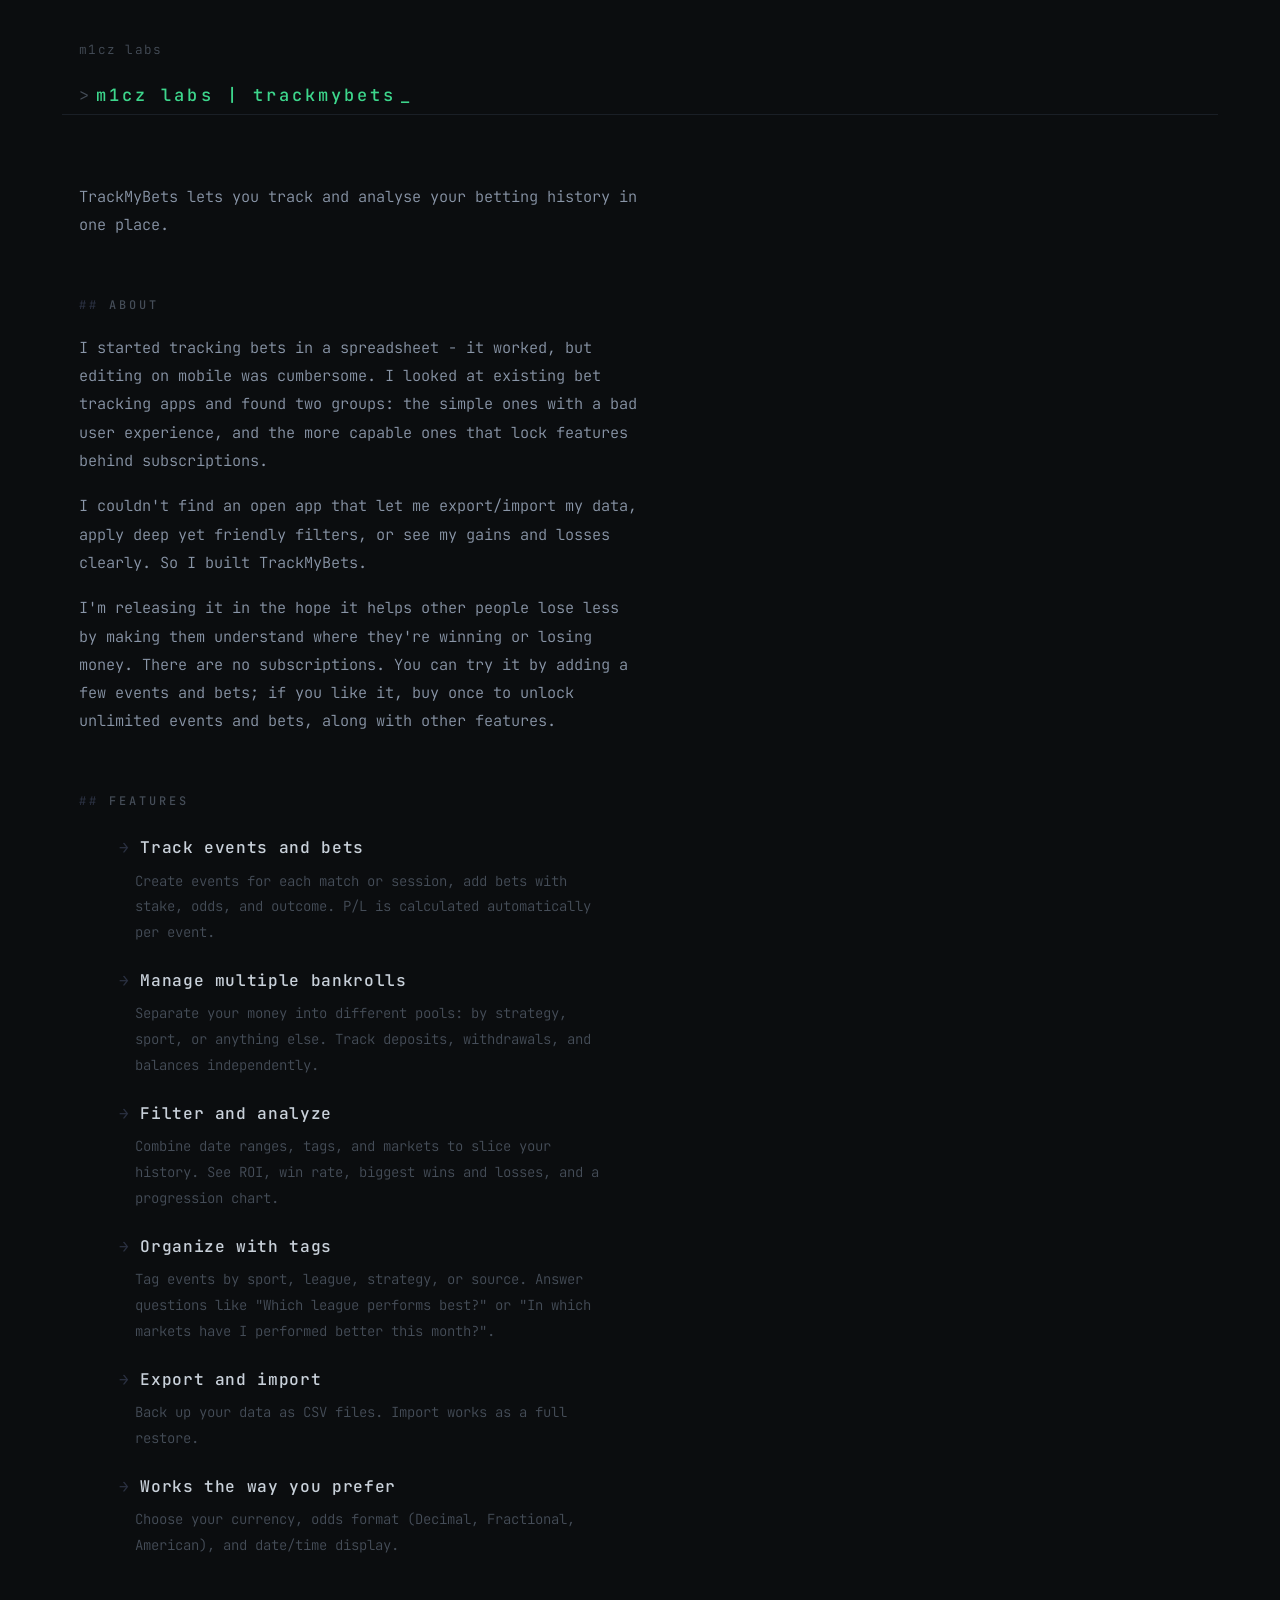
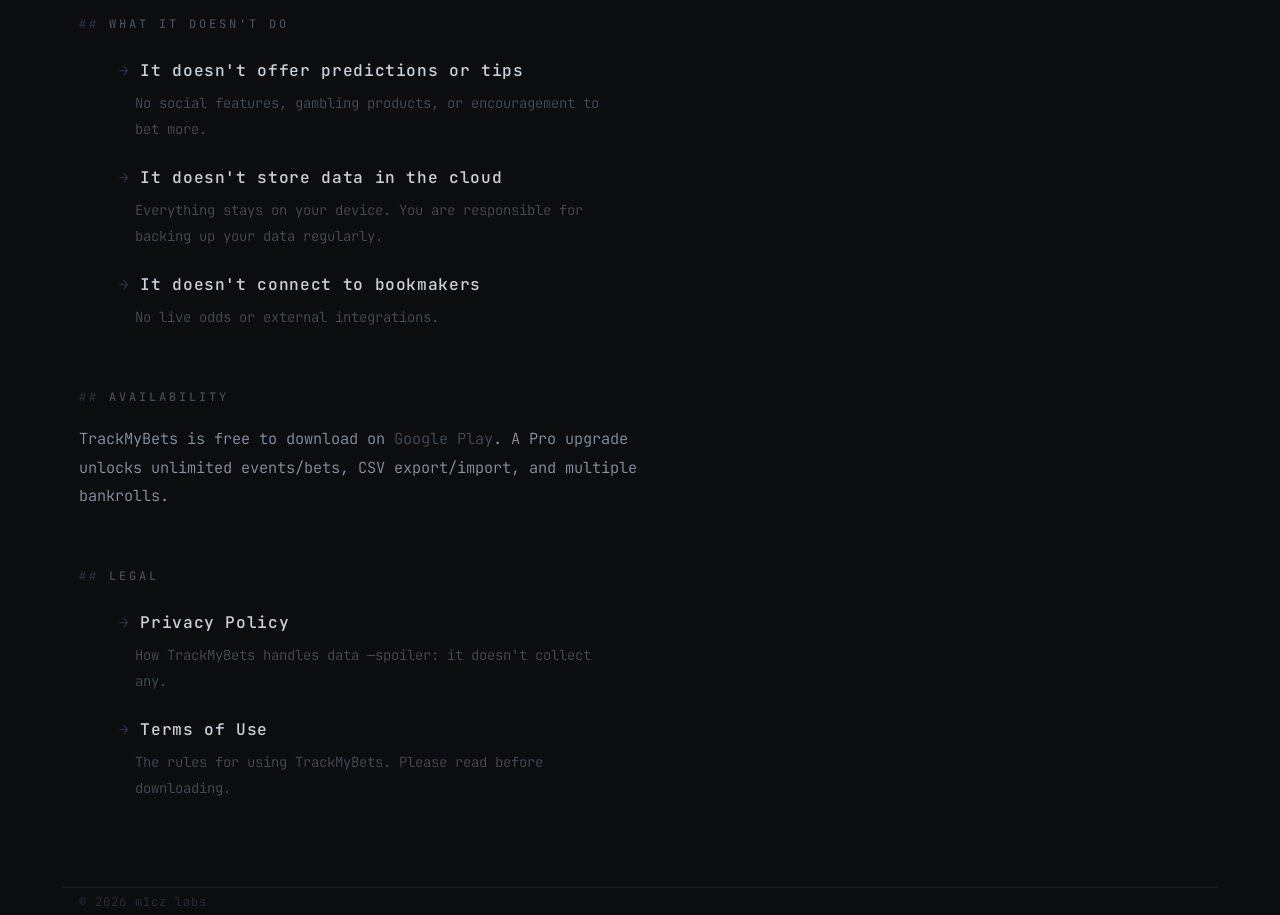
==== trackmybets/index.html @ 62a12fce "Refine content and descriptions in TrackMyBets features and limitations sections" ====
<!doctype html>
<html lang="en">
    <head>
        <meta charset="utf-8" />
        <meta http-equiv="X-UA-Compatible" content="IE=edge" />
        <meta name="viewport" content="width=device-width, initial-scale=1" />
        <meta
            name="description"
            content="TrackMyBets — track and analyse your betting history."
        />
        <meta name="author" content="m1cz labs" />

        <title>TrackMyBets | m1cz labs</title>

        <link rel="icon" href="/favicon.ico" />

        <link rel="stylesheet" href="../reset.css" />
        <link rel="stylesheet" href="../theme.css" />
        <script src="../components/site-header.js" defer></script>
        <script src="../components/site-footer.js" defer></script>
    </head>

    <body>
        <site-header title="trackmybets" back></site-header>

        <main class="container" role="main">
            <p>
                TrackMyBets lets you track and analyse your betting
                history in one place.
            </p>

            <section>
                <h2>About</h2>
                <p>
                    I started tracking bets in a spreadsheet - it worked,
                    but editing on mobile was cumbersome. I looked at existing
                    bet tracking apps and found two groups: the simple ones
                    with a bad user experience, and the more capable ones that
                    lock features behind subscriptions.
                </p>
                <p>
                    I couldn't find an open app that let me export/import my data,
                    apply deep yet friendly filters, or see my gains and losses
                    clearly. So I built TrackMyBets.
                </p>
                <p>
                    I'm releasing it in the hope it helps other people lose less
                    by making them understand where they're winning or losing money.
                    There are no subscriptions. You can try it by adding a
                    few events and bets; if you like it, buy once to unlock
                    unlimited events and bets, along with other features.
                </p>
            </section>

            <section>
                <h2>Features</h2>
                <ul>
                    <li>
                        <strong>Track events and bets</strong>
                        <p>
                            Create events for each match or session, add bets
                            with stake, odds, and outcome. P/L is calculated
                            automatically per event.
                        </p>
                    </li>
                    <li>
                        <strong>Manage multiple bankrolls</strong>
                        <p>
                            Separate your money into different pools: by
                            strategy, sport, or anything else. Track deposits,
                            withdrawals, and balances independently.
                        </p>
                    </li>
                    <li>
                        <strong>Filter and analyze</strong>
                        <p>
                            Combine date ranges, tags, and markets to
                            slice your history. See ROI, win rate, biggest wins
                            and losses, and a progression chart.
                        </p>
                    </li>
                    <li>
                        <strong>Organize with tags</strong>
                        <p>
                            Tag events by sport, league, strategy, or source.
                            Answer questions like "Which league performs best?"
                            or "In which markets have I performed better this month?".
                        </p>
                    </li>
                    <li>
                        <strong>Export and import</strong>
                        <p>
                            Back up your data as CSV files. Import works as a
                            full restore.
                        </p>
                    </li>
                    <li>
                        <strong>Works the way you prefer</strong>
                        <p>
                            Choose your currency, odds format (Decimal,
                            Fractional, American), and date/time display.
                        </p>
                    </li>
                </ul>
            </section>

            <section>
                <h2>What it doesn't do</h2>
                <ul>
                    <li>
                        <strong>It doesn't offer predictions or tips</strong>
                        <p>
                            No social features, gambling products, or
                            encouragement to bet more.
                        </p>
                    </li>
                    <li>
                        <strong>It doesn't store data in the cloud</strong>
                        <p>
                            Everything stays on your device. You are responsible
                            for backing up your data regularly.
                        </p>
                    </li>
                    <li>
                        <strong>It doesn't connect to bookmakers</strong>
                        <p>
                            No live odds or external integrations.
                        </p>
                    </li>
                </ul>
            </section>

            <section>
                <h2>Availability</h2>
                <p>
                    TrackMyBets is free to download on
                    <a
                        href="xyz"
                        >Google Play</a
                    >. A Pro upgrade unlocks unlimited events/bets, CSV export/import,
                    and multiple bankrolls.
                </p>
            </section>

            <section>
                <h2>Legal</h2>
                <ul>
                    <li>
                        <a href="./privacy-policy.html">Privacy Policy</a>
                        <p>
                            How TrackMyBets handles data —spoiler: it doesn't
                            collect any.
                        </p>
                    </li>
                    <li>
                        <a href="./terms-of-use.html">Terms of Use</a>
                        <p>
                            The rules for using TrackMyBets. Please read before
                            downloading.
                        </p>
                    </li>
                </ul>
            </section>
        </main>

        <site-footer></site-footer>
    </body>
</html>
---- theme.css ----
@import url("https://fonts.googleapis.com/css2?family=JetBrains+Mono:wght@300;400;500&display=swap");

/* ─── Palette ─────────────────────────────────────────────────────────────── */

:root {
    --bg: #0b0d0f;
    --bg-surface: #101316;
    --border: #1a1f26;
    --fg: #c9d1da;
    --fg-muted: #454d58;
    --fg-body: #8a96a8;
    --fg-dim: #2a3040;
    --accent: #3dd68c;
    --accent-faint: rgba(61, 214, 140, 0.07);
    --font-mono:
        "JetBrains Mono", "Fira Code", "Cascadia Code", ui-monospace,
        "Courier New", monospace;
    --max-width: 68rem;
}

/* ─── Base overrides ──────────────────────────────────────────────────────── */

html {
    background-color: var(--bg);
    color: var(--fg);
    font-family: var(--font-mono);
    font-size: 17px;
    font-weight: 300;
}

body {
    line-height: 1.75;
}

::selection {
    background: var(--accent);
    color: var(--bg);
}

:focus-visible {
    outline: 1px solid var(--accent);
    outline-offset: 3px;
}

/* ─── Header ──────────────────────────────────────────────────────────────── */

/* Custom elements: transparent to layout so inner elements participate normally */
site-header,
site-footer {
    display: contents;
}

header {
    margin-top: 0;
    margin-bottom: 0;
    padding-top: 2.5rem;
    padding-bottom: 2.5rem;
    border-bottom: 1px solid var(--border);
}

header h1 {
    font-size: 1rem;
    font-weight: 500;
    letter-spacing: 0.18em;
    text-transform: lowercase;
    color: var(--accent);
    display: inline-flex;
    align-items: baseline;
    gap: 0.4ch;
}

/* terminal prompt prefix */
header h1::before {
    content: ">";
    color: var(--fg-muted);
    font-weight: 300;
}

/* blinking cursor */
header h1::after {
    content: "_";
    color: var(--accent);
    animation: blink 1.1s step-start infinite;
}

@keyframes blink {
    0%,
    100% {
        opacity: 1;
    }
    50% {
        opacity: 0;
    }
}

/* ─── Back nav (subpages) ─────────────────────────────────────────────────── */

.header-back {
    margin-bottom: 1rem;
}

.header-back a {
    font-size: 0.75rem;
    letter-spacing: 0.1em;
    color: var(--fg-muted);
    display: inline-flex;
    align-items: center;
    gap: 0.5ch;
    transition: color 0.15s ease;
}

.header-back a:hover {
    color: var(--accent);
    text-decoration: none;
}

/* ─── Main ────────────────────────────────────────────────────────────────── */

main {
    padding-top: 3.5rem;
    padding-bottom: 3.5rem;
}

/* ─── Typography ──────────────────────────────────────────────────────────── */

p {
    font-size: 0.9rem;
    line-height: 1.85;
    color: var(--fg-body);
    max-width: 62ch;
}

h2 {
    font-size: 0.7rem;
    font-weight: 500;
    letter-spacing: 0.25em;
    text-transform: uppercase;
    color: var(--fg-muted);
    margin-bottom: 1.25rem;
}

h2::before {
    content: "##  ";
    color: var(--fg-dim);
}

h3 {
    font-size: 0.85rem;
    font-weight: 400;
    letter-spacing: 0.06em;
    color: var(--fg);
}

/* ─── Sections ────────────────────────────────────────────────────────────── */

section {
    margin-top: 3.5rem;
    padding-top: 0;
}

/* ─── Project list ───────────────────────────────────────────────────────── */

ul {
    list-style: none;
    margin-top: 1.5rem;
    display: flex;
    flex-direction: column;
    gap: 1.25rem;
}

ul li {
    display: flex;
    flex-direction: column;
    gap: 0.35rem;
}

ul li a {
    font-size: 0.95rem;
    font-weight: 500;
    color: var(--fg);
    letter-spacing: 0.04em;
    transition: color 0.15s ease;
}

ul li a::before {
    content: "→  ";
    color: var(--fg-dim);
    font-weight: 300;
    transition: color 0.15s ease;
}

ul li a:hover {
    color: var(--accent);
    text-decoration: none;
}

ul li a:hover::before {
    color: var(--accent);
}

ul li strong {
    font-size: 0.95rem;
    font-weight: 500;
    color: var(--fg);
    letter-spacing: 0.04em;
}

ul li strong::before {
    content: "→  ";
    color: var(--fg-dim);
    font-weight: 300;
}

ul li p {
    margin: 0;
    font-size: 0.82rem;
    color: var(--fg-muted);
    padding-left: 2ch;
}

/* ─── Links ───────────────────────────────────────────────────────────────── */

a {
    color: var(--fg-muted);
    text-underline-offset: 3px;
    transition: color 0.15s ease;
}

a:hover {
    color: var(--accent);
    text-decoration: underline;
    text-decoration-color: var(--accent);
}

/* ─── Code ────────────────────────────────────────────────────────────────── */

code,
pre {
    font-family: var(--font-mono);
    font-size: 0.85em;
    background: var(--bg-surface);
    border: 1px solid var(--border);
    border-radius: 2px;
}

code {
    padding: 0.1em 0.4em;
    color: var(--accent);
}

pre {
    padding: 1.25rem;
    overflow-x: auto;
    line-height: 1.65;
}

pre code {
    background: none;
    border: none;
    padding: 0;
}

/* ─── Footer ──────────────────────────────────────────────────────────────── */

footer {
    margin-top: auto;
    border-top: 1px solid var(--border);
    padding-top: 1.5rem;
    padding-bottom: 1.5rem;
}

footer small {
    font-size: 0.72rem;
    letter-spacing: 0.08em;
    color: var(--fg-dim);
}

/* ─── Meta text (effective dates, etc.) ───────────────────────────────────── */

.meta {
    font-size: 0.78rem;
    color: var(--fg-muted);
    margin-bottom: 1rem;
}

/* ─── Scrollbar (Webkit) ──────────────────────────────────────────────────── */

::-webkit-scrollbar {
    width: 6px;
    height: 6px;
}
::-webkit-scrollbar-track {
    background: var(--bg);
}
::-webkit-scrollbar-thumb {
    background: var(--border);
    border-radius: 3px;
}
::-webkit-scrollbar-thumb:hover {
    background: var(--fg-muted);
}
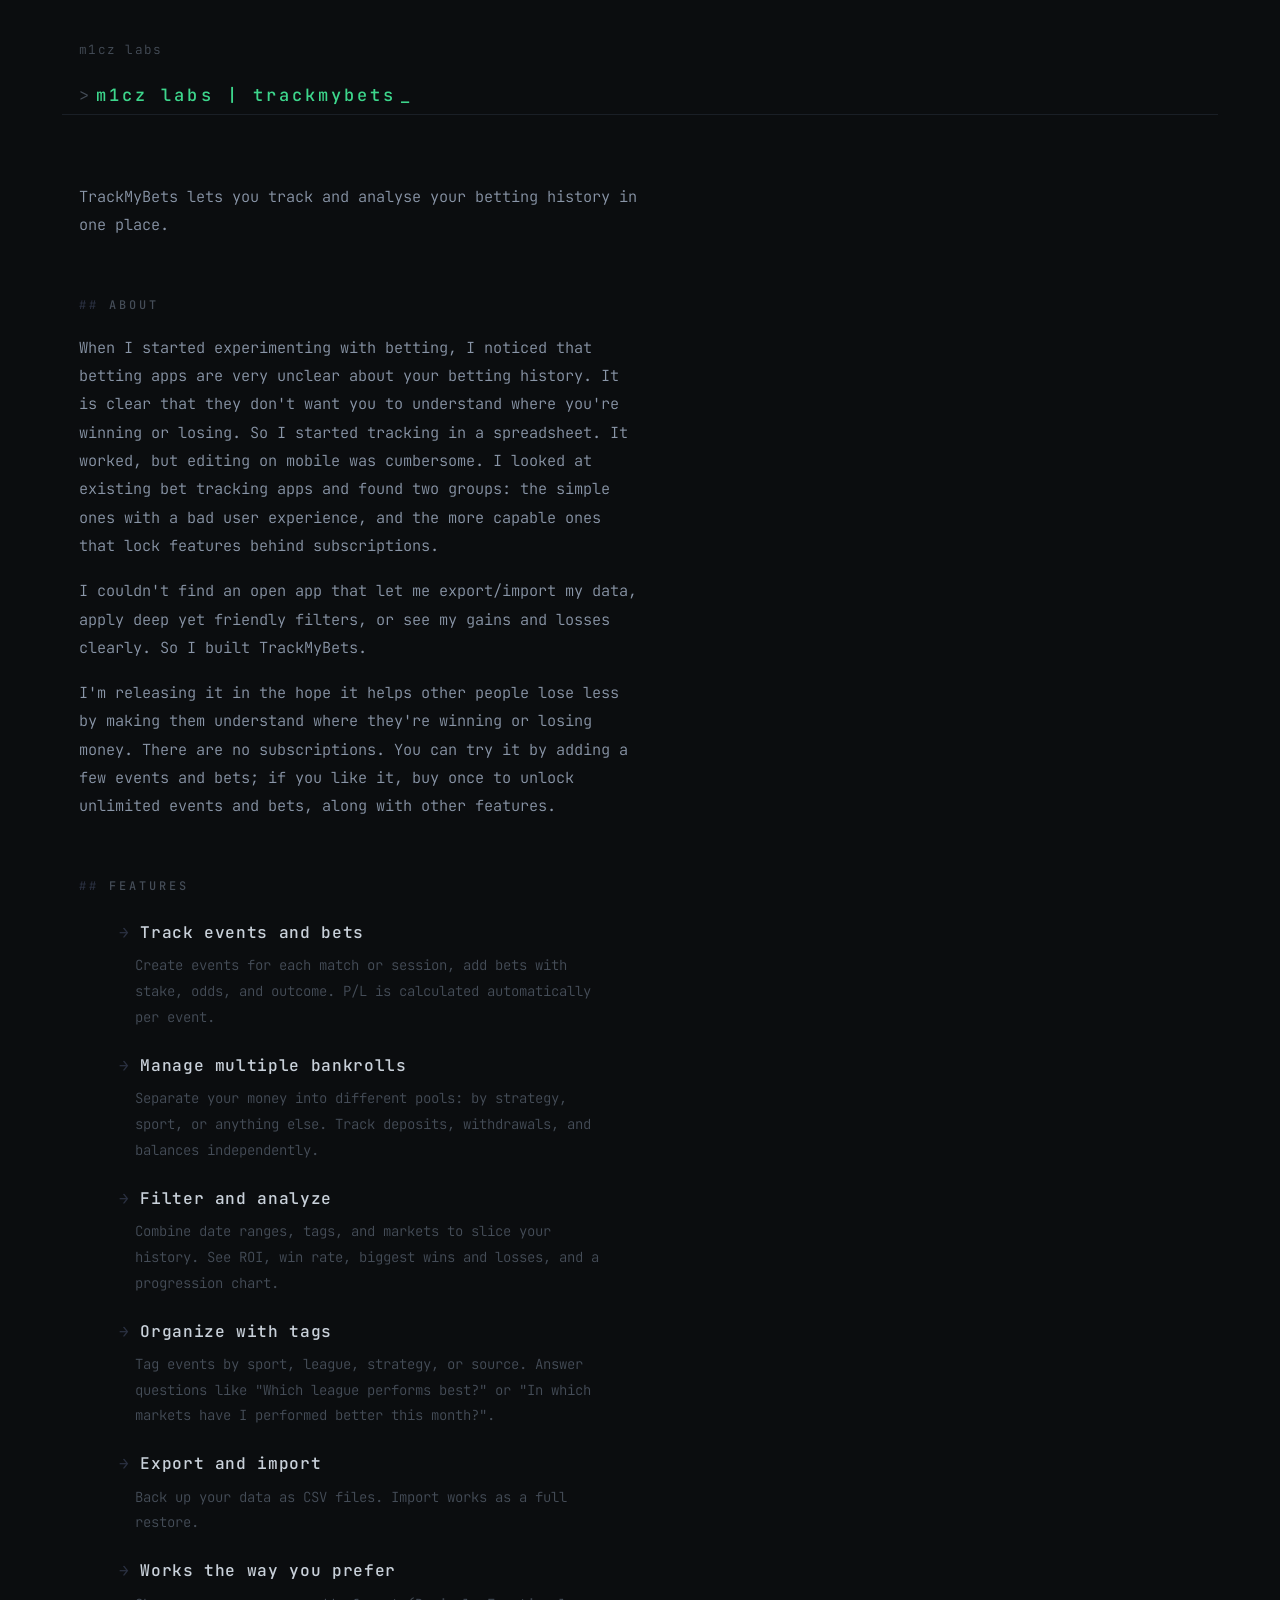
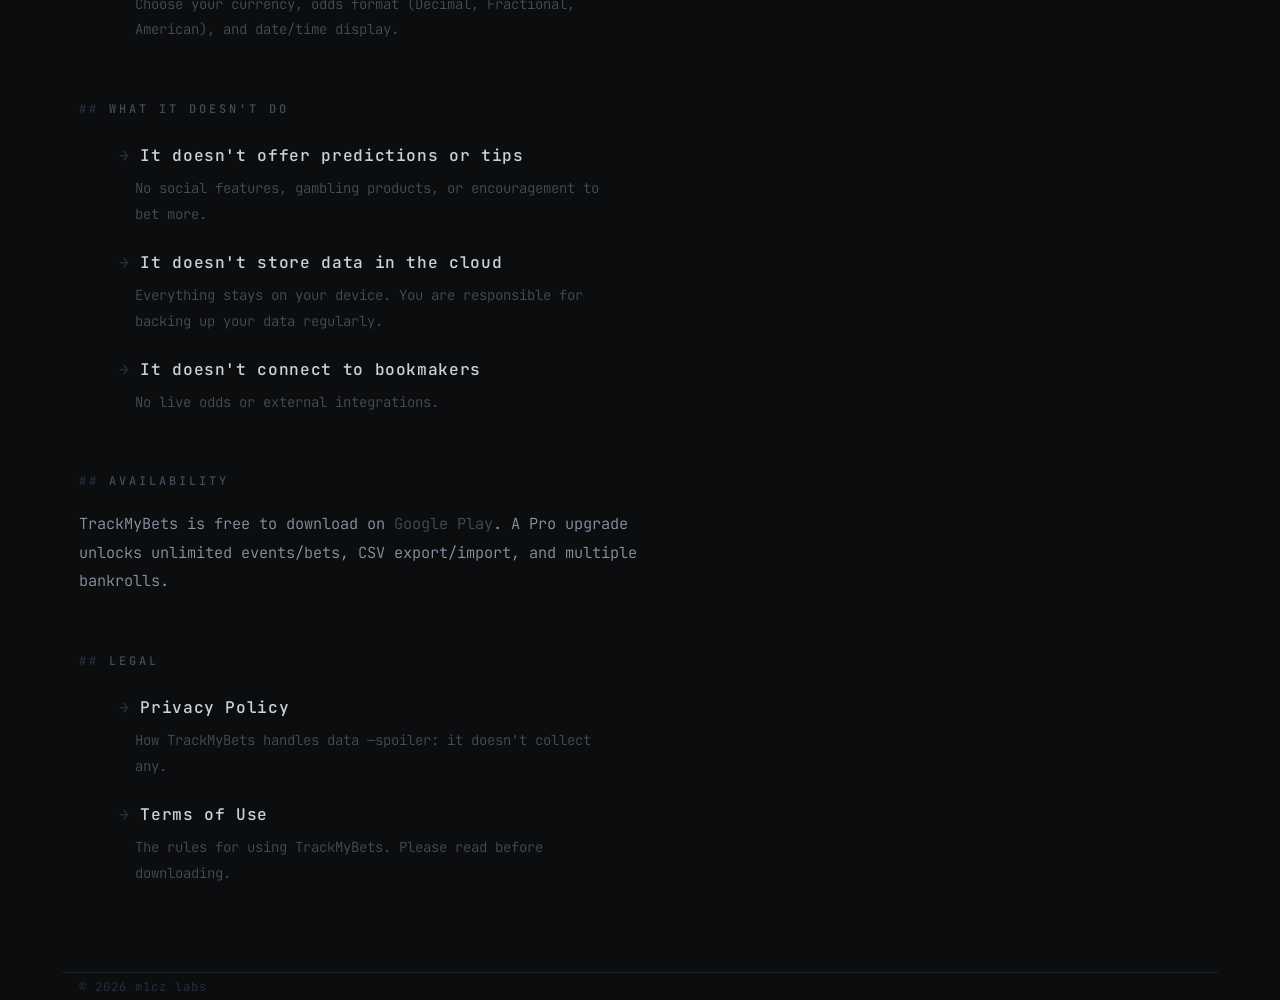
==== commit 60d52b11: "Enhance 'About' section with clearer explanation of betting history tracking experience" ====
--- a/trackmybets/index.html
+++ b/trackmybets/index.html
@@ -32,11 +32,14 @@
             <section>
                 <h2>About</h2>
                 <p>
-                    I started tracking bets in a spreadsheet - it worked,
-                    but editing on mobile was cumbersome. I looked at existing
-                    bet tracking apps and found two groups: the simple ones
-                    with a bad user experience, and the more capable ones that
-                    lock features behind subscriptions.
+                    When I started experimenting with betting, I noticed that
+                    betting apps are very unclear about your betting history.
+                    It is clear that they don't want you to understand where
+                    you're winning or losing. So I started tracking in a
+                    spreadsheet. It worked, but editing on mobile was cumbersome.
+                    I looked at existing bet tracking apps and found two groups:
+                    the simple ones with a bad user experience, and the more capable
+                    ones that lock features behind subscriptions.
                 </p>
                 <p>
                     I couldn't find an open app that let me export/import my data,
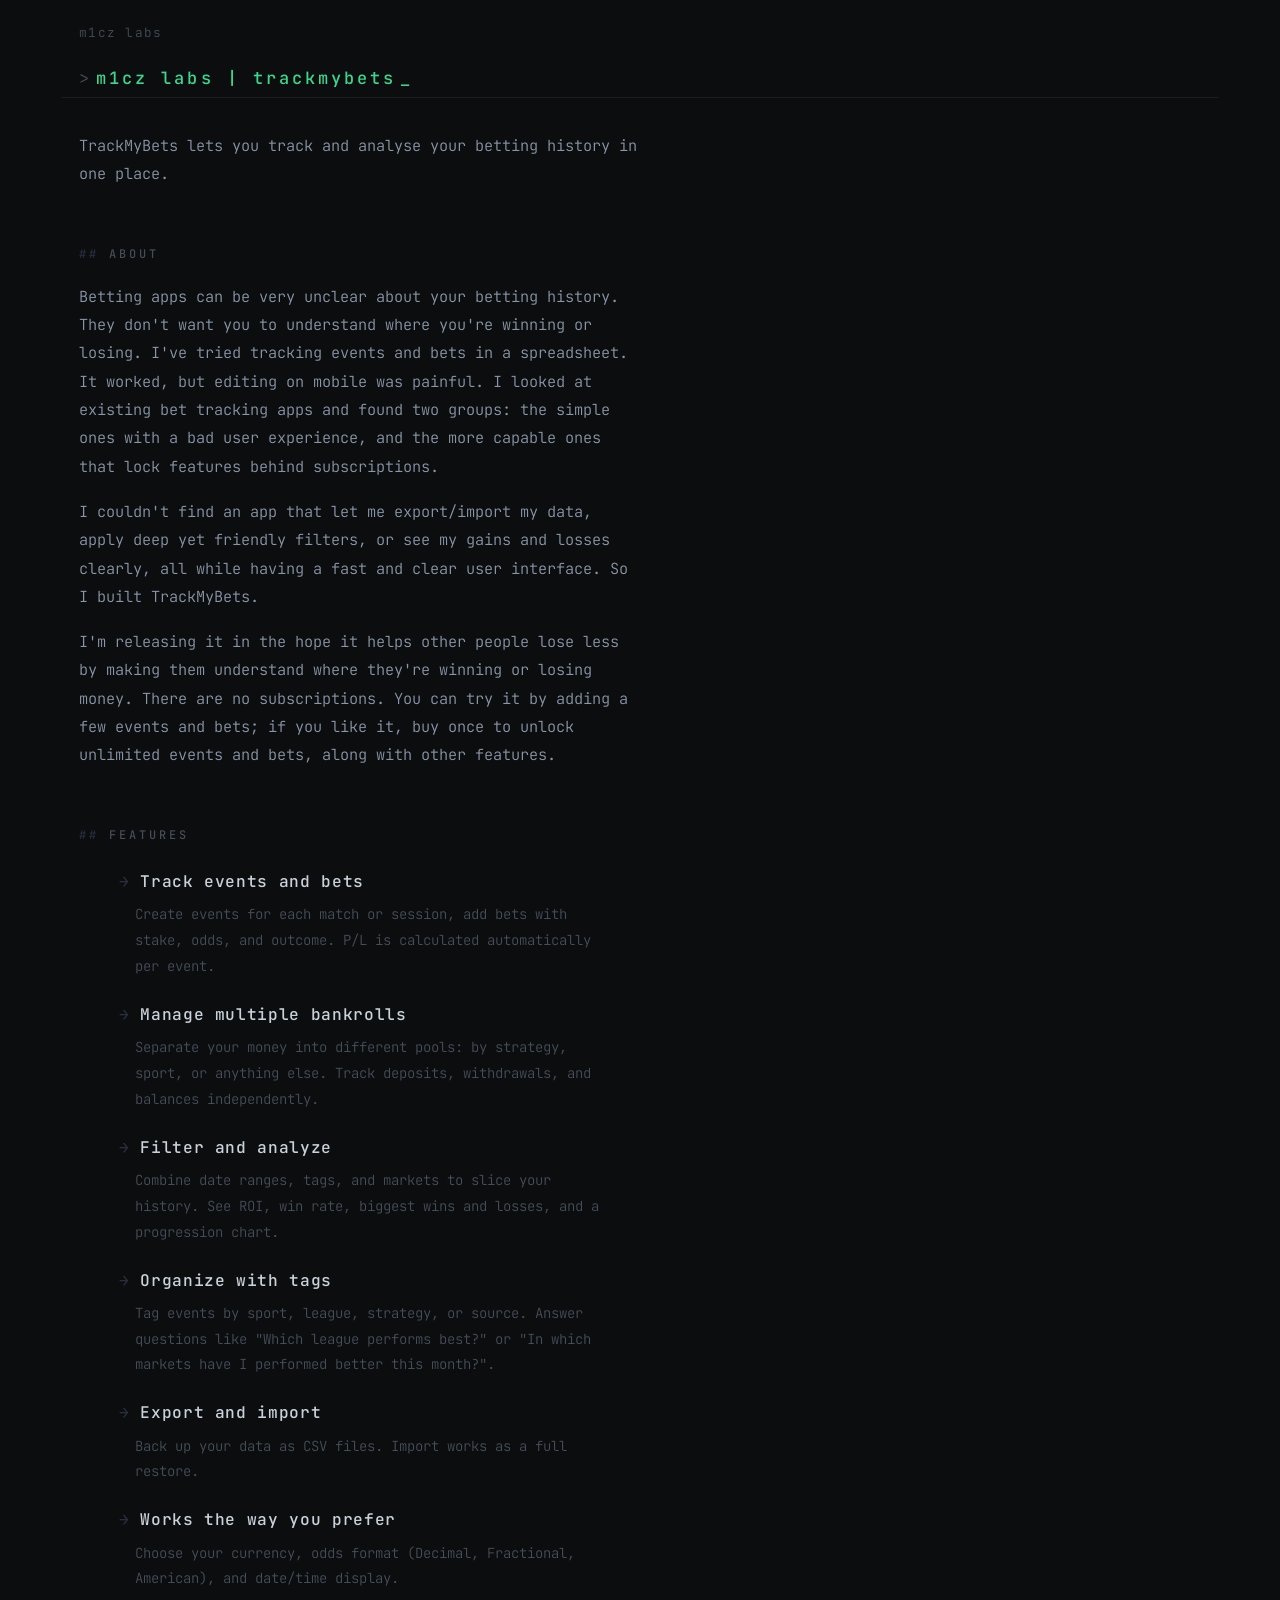
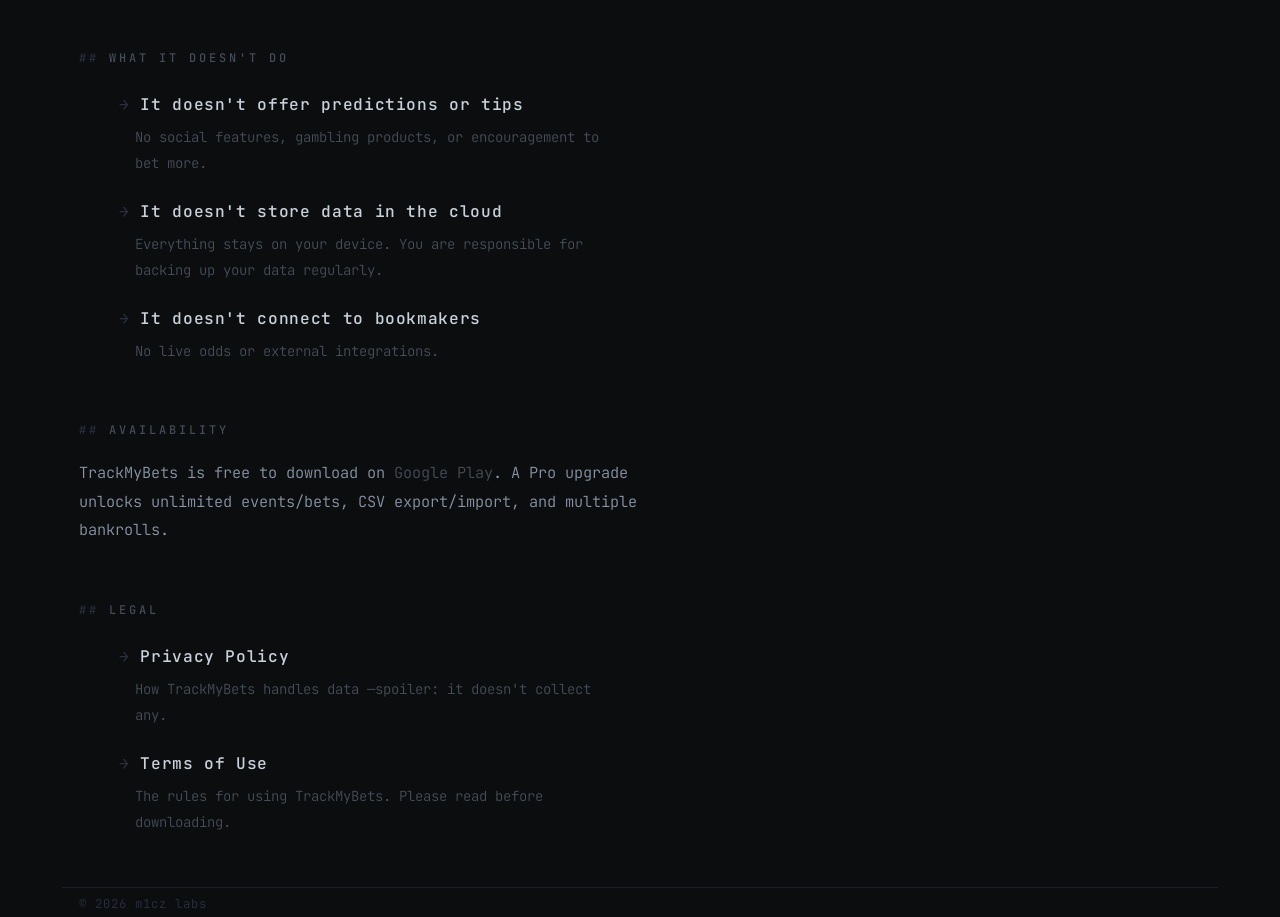
==== commit b1d367c1: "Refactor CSS and update 'About' section for clarity in TrackMyBets" ====
--- a/trackmybets/index.html
+++ b/trackmybets/index.html
@@ -32,19 +32,19 @@
             <section>
                 <h2>About</h2>
                 <p>
-                    When I started experimenting with betting, I noticed that
-                    betting apps are very unclear about your betting history.
-                    It is clear that they don't want you to understand where
-                    you're winning or losing. So I started tracking in a
-                    spreadsheet. It worked, but editing on mobile was cumbersome.
+                    Betting apps can be very unclear about your betting history.
+                    They don't want you to understand where
+                    you're winning or losing. I've tried tracking events and bets in a
+                    spreadsheet. It worked, but editing on mobile was painful.
                     I looked at existing bet tracking apps and found two groups:
                     the simple ones with a bad user experience, and the more capable
                     ones that lock features behind subscriptions.
                 </p>
                 <p>
-                    I couldn't find an open app that let me export/import my data,
+                    I couldn't find an app that let me export/import my data,
                     apply deep yet friendly filters, or see my gains and losses
-                    clearly. So I built TrackMyBets.
+                    clearly, all while having a fast and clear user interface.
+                    So I built TrackMyBets.
                 </p>
                 <p>
                     I'm releasing it in the hope it helps other people lose less
--- a/theme.css
+++ b/theme.css
@@ -18,6 +18,15 @@
     --max-width: 68rem;
 }
 
+/* ─── Container ───────────────────────────────────────────────────────────── */
+
+.container {
+    max-width: var(--max-width);
+    margin: 1rem auto;
+    padding: 0 1rem;
+    width: 100%;
+}
+
 /* ─── Base overrides ──────────────────────────────────────────────────────── */
 
 html {
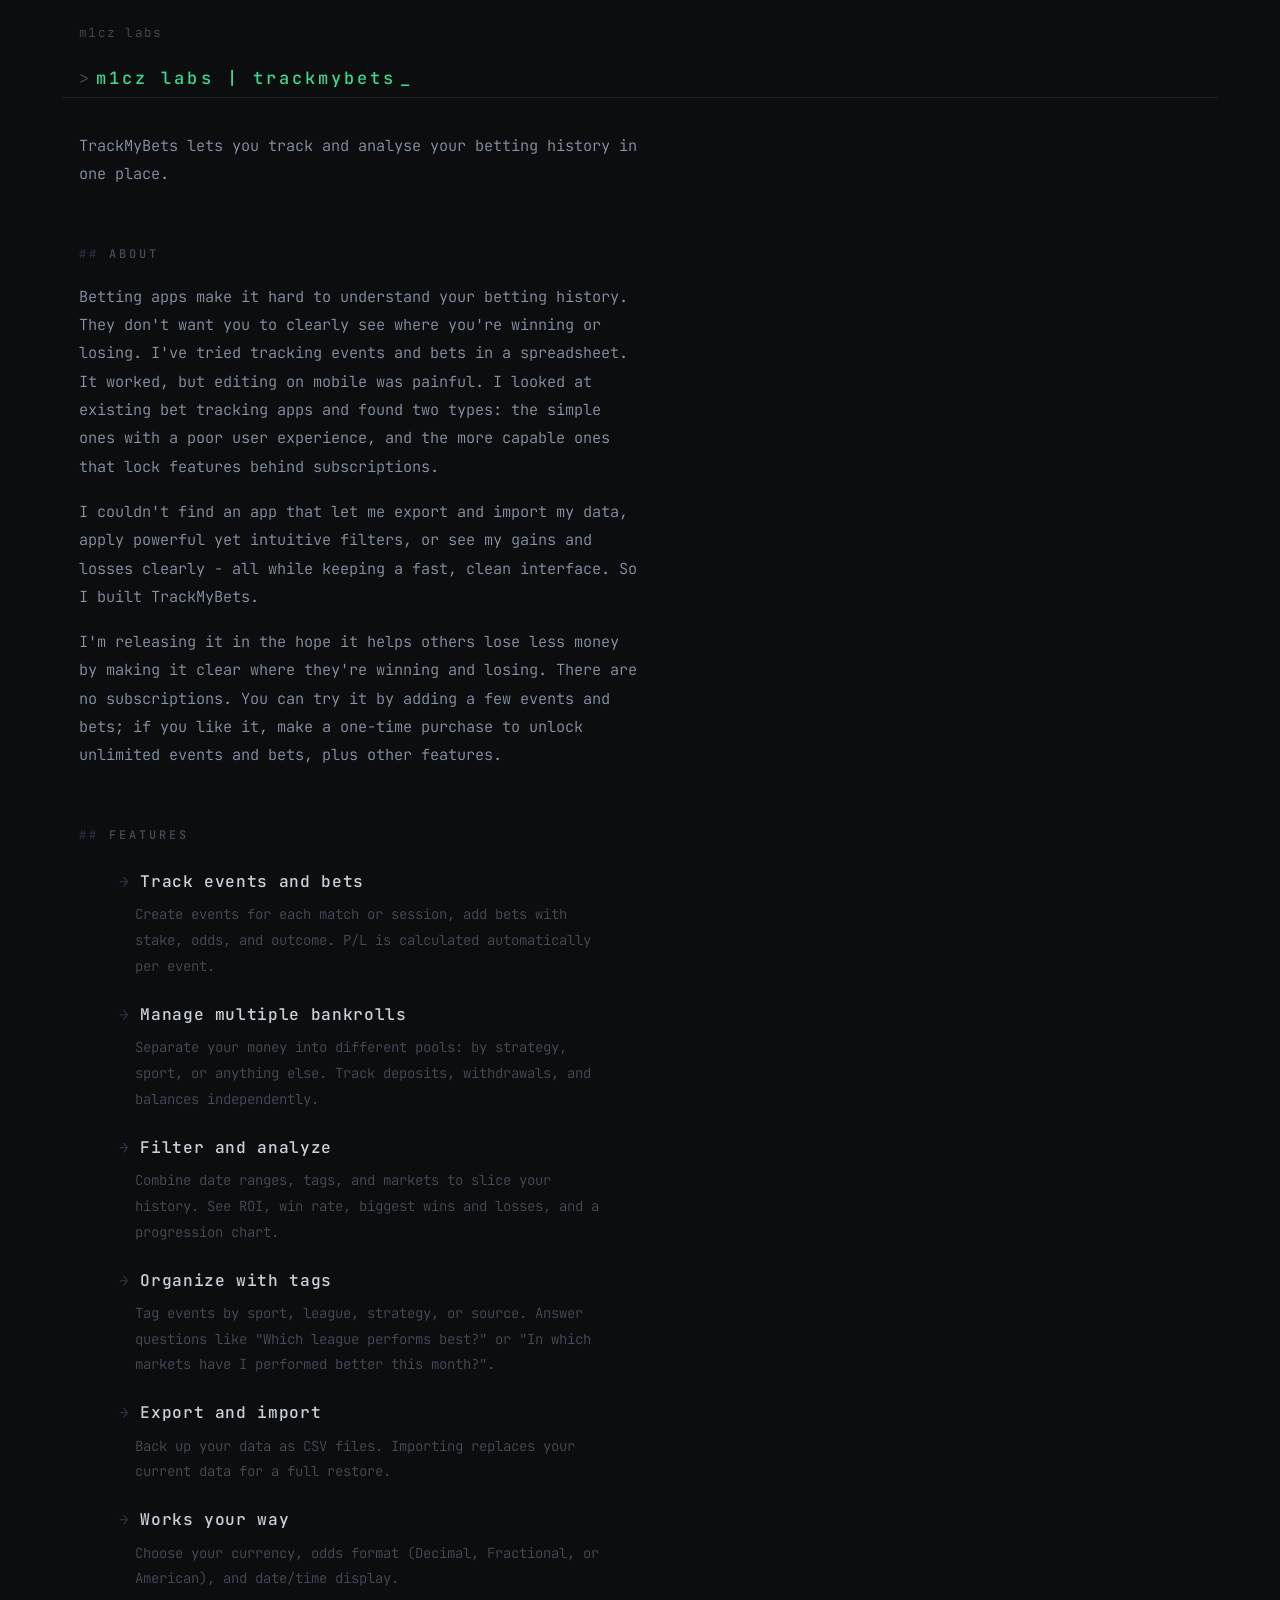
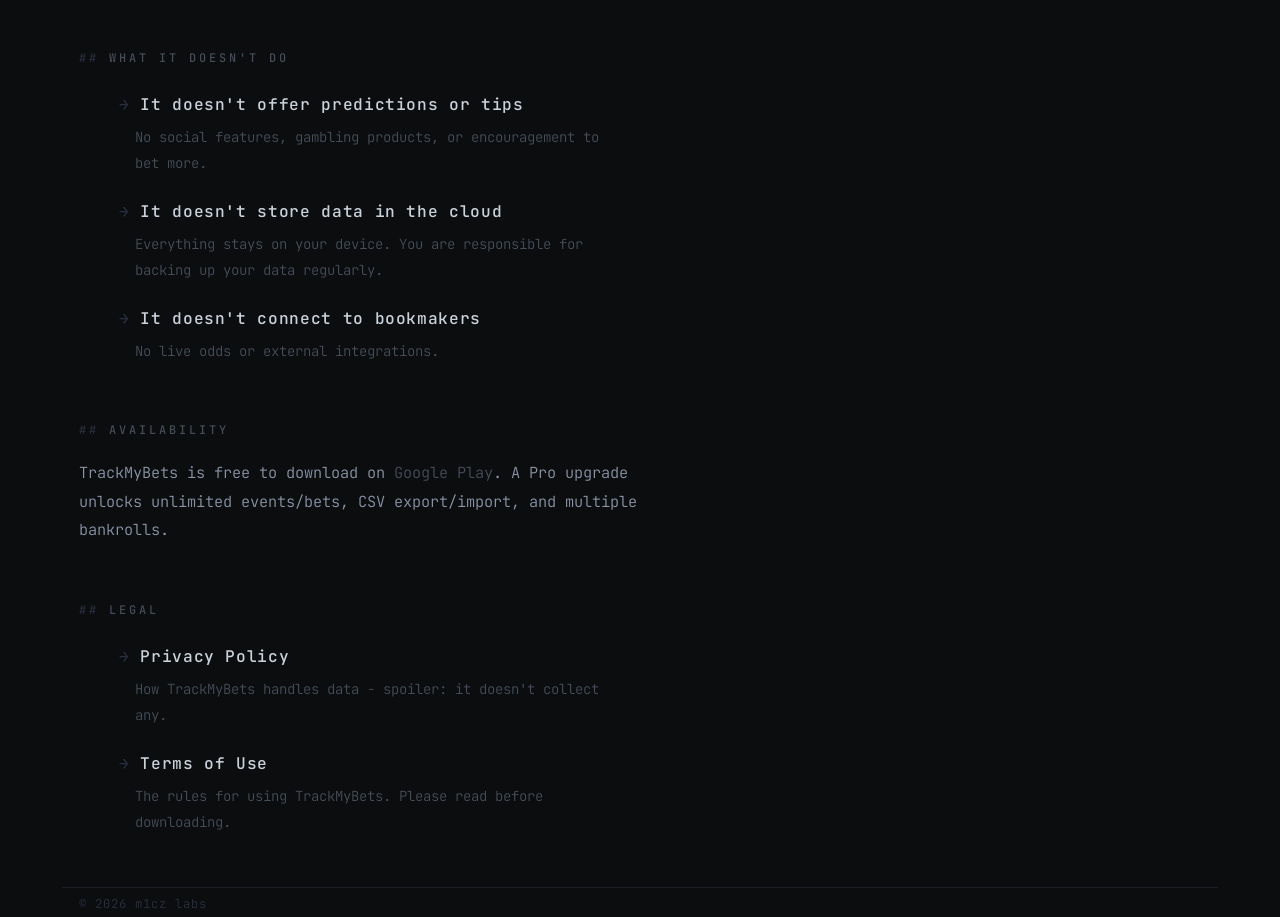
==== commit 3357ab4a: "Refine 'About' section for clarity and improve content in TrackMyBets" ====
--- a/trackmybets/index.html
+++ b/trackmybets/index.html
@@ -32,26 +32,26 @@
             <section>
                 <h2>About</h2>
                 <p>
-                    Betting apps can be very unclear about your betting history.
-                    They don't want you to understand where
-                    you're winning or losing. I've tried tracking events and bets in a
+                    Betting apps make it hard to understand your betting history.
+                    They don't want you to clearly see where you're winning or losing.
+                    I've tried tracking events and bets in a
                     spreadsheet. It worked, but editing on mobile was painful.
-                    I looked at existing bet tracking apps and found two groups:
-                    the simple ones with a bad user experience, and the more capable
+                    I looked at existing bet tracking apps and found two types:
+                    the simple ones with a poor user experience, and the more capable
                     ones that lock features behind subscriptions.
                 </p>
                 <p>
-                    I couldn't find an app that let me export/import my data,
-                    apply deep yet friendly filters, or see my gains and losses
-                    clearly, all while having a fast and clear user interface.
+                    I couldn't find an app that let me export and import my data,
+                    apply powerful yet intuitive filters, or see my gains and losses
+                    clearly - all while keeping a fast, clean interface.
                     So I built TrackMyBets.
                 </p>
                 <p>
-                    I'm releasing it in the hope it helps other people lose less
-                    by making them understand where they're winning or losing money.
+                    I'm releasing it in the hope it helps others lose less money
+                    by making it clear where they're winning and losing.
                     There are no subscriptions. You can try it by adding a
-                    few events and bets; if you like it, buy once to unlock
-                    unlimited events and bets, along with other features.
+                    few events and bets; if you like it, make a one-time purchase
+                    to unlock unlimited events and bets, plus other features.
                 </p>
             </section>
 
@@ -93,15 +93,15 @@
                     <li>
                         <strong>Export and import</strong>
                         <p>
-                            Back up your data as CSV files. Import works as a
-                            full restore.
+                            Back up your data as CSV files. Importing replaces your
+                            current data for a full restore.
                         </p>
                     </li>
                     <li>
-                        <strong>Works the way you prefer</strong>
+                        <strong>Works your way</strong>
                         <p>
                             Choose your currency, odds format (Decimal,
-                            Fractional, American), and date/time display.
+                            Fractional, or American), and date/time display.
                         </p>
                     </li>
                 </ul>
@@ -151,7 +151,7 @@
                     <li>
                         <a href="./privacy-policy.html">Privacy Policy</a>
                         <p>
-                            How TrackMyBets handles data —spoiler: it doesn't
+                            How TrackMyBets handles data - spoiler: it doesn't
                             collect any.
                         </p>
                     </li>
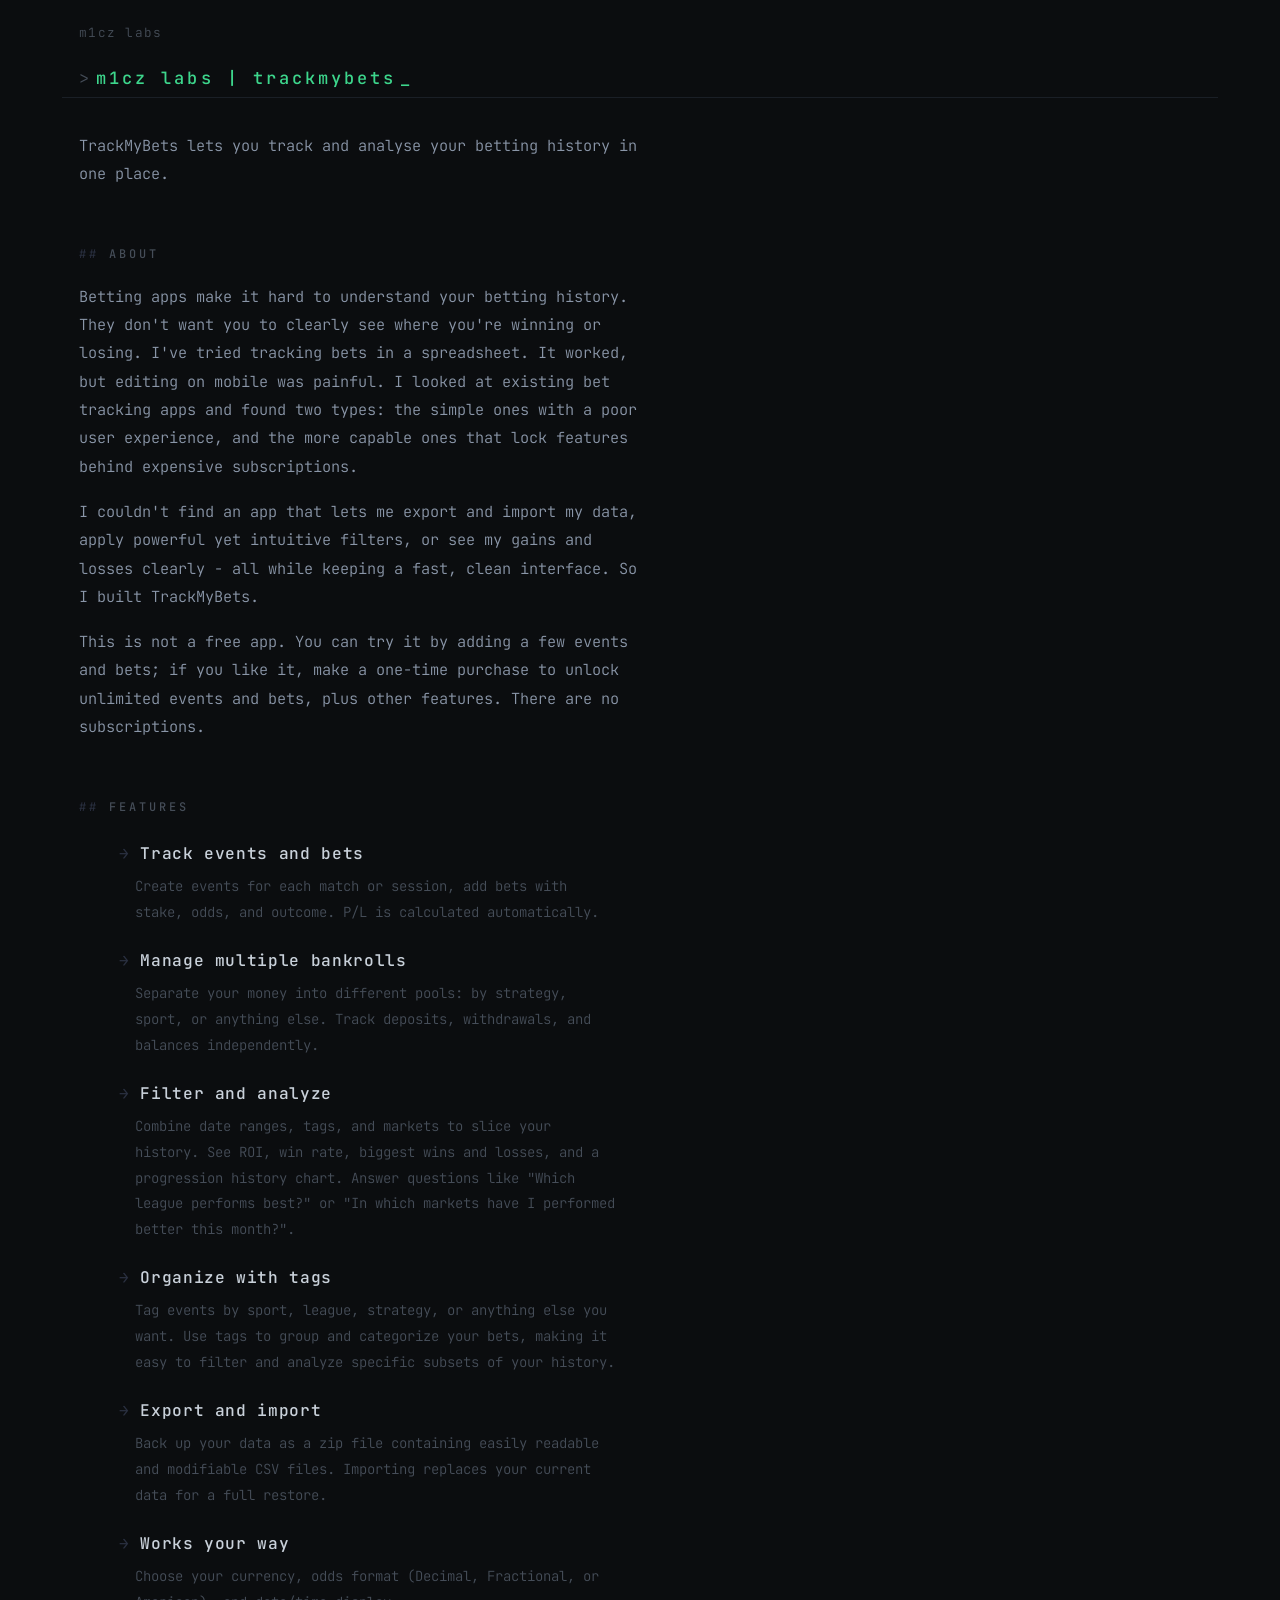
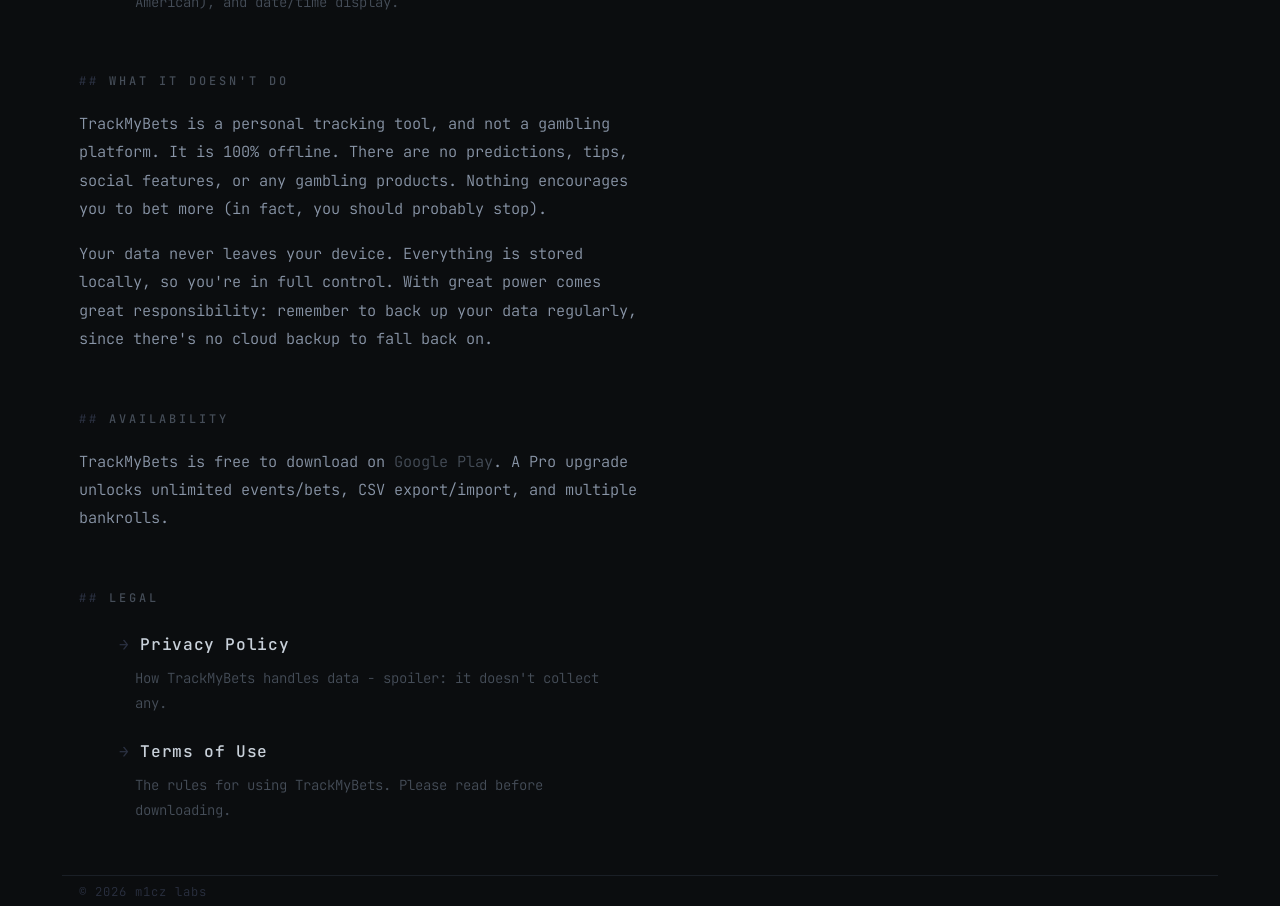
==== commit 66332266: "Updates" ====
--- a/trackmybets/index.html
+++ b/trackmybets/index.html
@@ -34,24 +34,21 @@
                 <p>
                     Betting apps make it hard to understand your betting history.
                     They don't want you to clearly see where you're winning or losing.
-                    I've tried tracking events and bets in a
-                    spreadsheet. It worked, but editing on mobile was painful.
-                    I looked at existing bet tracking apps and found two types:
-                    the simple ones with a poor user experience, and the more capable
-                    ones that lock features behind subscriptions.
+                    I've tried tracking bets in a spreadsheet. It worked, but editing
+                    on mobile was painful. I looked at existing bet tracking apps and
+                    found two types: the simple ones with a poor user experience, and
+                    the more capable ones that lock features behind expensive subscriptions.
                 </p>
                 <p>
-                    I couldn't find an app that let me export and import my data,
+                    I couldn't find an app that lets me export and import my data,
                     apply powerful yet intuitive filters, or see my gains and losses
                     clearly - all while keeping a fast, clean interface.
                     So I built TrackMyBets.
                 </p>
                 <p>
-                    I'm releasing it in the hope it helps others lose less money
-                    by making it clear where they're winning and losing.
-                    There are no subscriptions. You can try it by adding a
-                    few events and bets; if you like it, make a one-time purchase
-                    to unlock unlimited events and bets, plus other features.
+                    This is not a free app. You can try it by adding a few events and bets;
+                    if you like it, make a one-time purchase to unlock unlimited events and
+                    bets, plus other features. There are no subscriptions.
                 </p>
             </section>
 
@@ -63,7 +60,7 @@
                         <p>
                             Create events for each match or session, add bets
                             with stake, odds, and outcome. P/L is calculated
-                            automatically per event.
+                            automatically.
                         </p>
                     </li>
                     <li>
@@ -79,22 +76,25 @@
                         <p>
                             Combine date ranges, tags, and markets to
                             slice your history. See ROI, win rate, biggest wins
-                            and losses, and a progression chart.
+                            and losses, and a progression history chart.
+                            Answer questions like "Which league performs best?"
+                            or "In which markets have I performed better this month?".
                         </p>
                     </li>
                     <li>
                         <strong>Organize with tags</strong>
                         <p>
-                            Tag events by sport, league, strategy, or source.
-                            Answer questions like "Which league performs best?"
-                            or "In which markets have I performed better this month?".
+                            Tag events by sport, league, strategy, or anything else you want.
+                            Use tags to group and categorize your bets, making it easy
+                            to filter and analyze specific subsets of your history.
                         </p>
                     </li>
                     <li>
                         <strong>Export and import</strong>
                         <p>
-                            Back up your data as CSV files. Importing replaces your
-                            current data for a full restore.
+                            Back up your data as a zip file containing easily
+                            readable and modifiable CSV files. Importing replaces
+                            your current data for a full restore.
                         </p>
                     </li>
                     <li>
@@ -109,28 +109,18 @@
 
             <section>
                 <h2>What it doesn't do</h2>
-                <ul>
-                    <li>
-                        <strong>It doesn't offer predictions or tips</strong>
-                        <p>
-                            No social features, gambling products, or
-                            encouragement to bet more.
-                        </p>
-                    </li>
-                    <li>
-                        <strong>It doesn't store data in the cloud</strong>
-                        <p>
-                            Everything stays on your device. You are responsible
-                            for backing up your data regularly.
-                        </p>
-                    </li>
-                    <li>
-                        <strong>It doesn't connect to bookmakers</strong>
-                        <p>
-                            No live odds or external integrations.
-                        </p>
-                    </li>
-                </ul>
+                <p>
+                    TrackMyBets is a personal tracking tool, and not a gambling platform.
+                    It is 100% offline. There are no predictions, tips, social features,
+                    or any gambling products. Nothing encourages you to bet more (in fact,
+                    you should probably stop).
+                </p>
+                <p>
+                    Your data never leaves your device. Everything is stored
+                    locally, so you're in full control. With great power comes
+                    great responsibility: remember to back up your data regularly,
+                    since there's no cloud backup to fall back on.
+                </p>
             </section>
 
             <section>
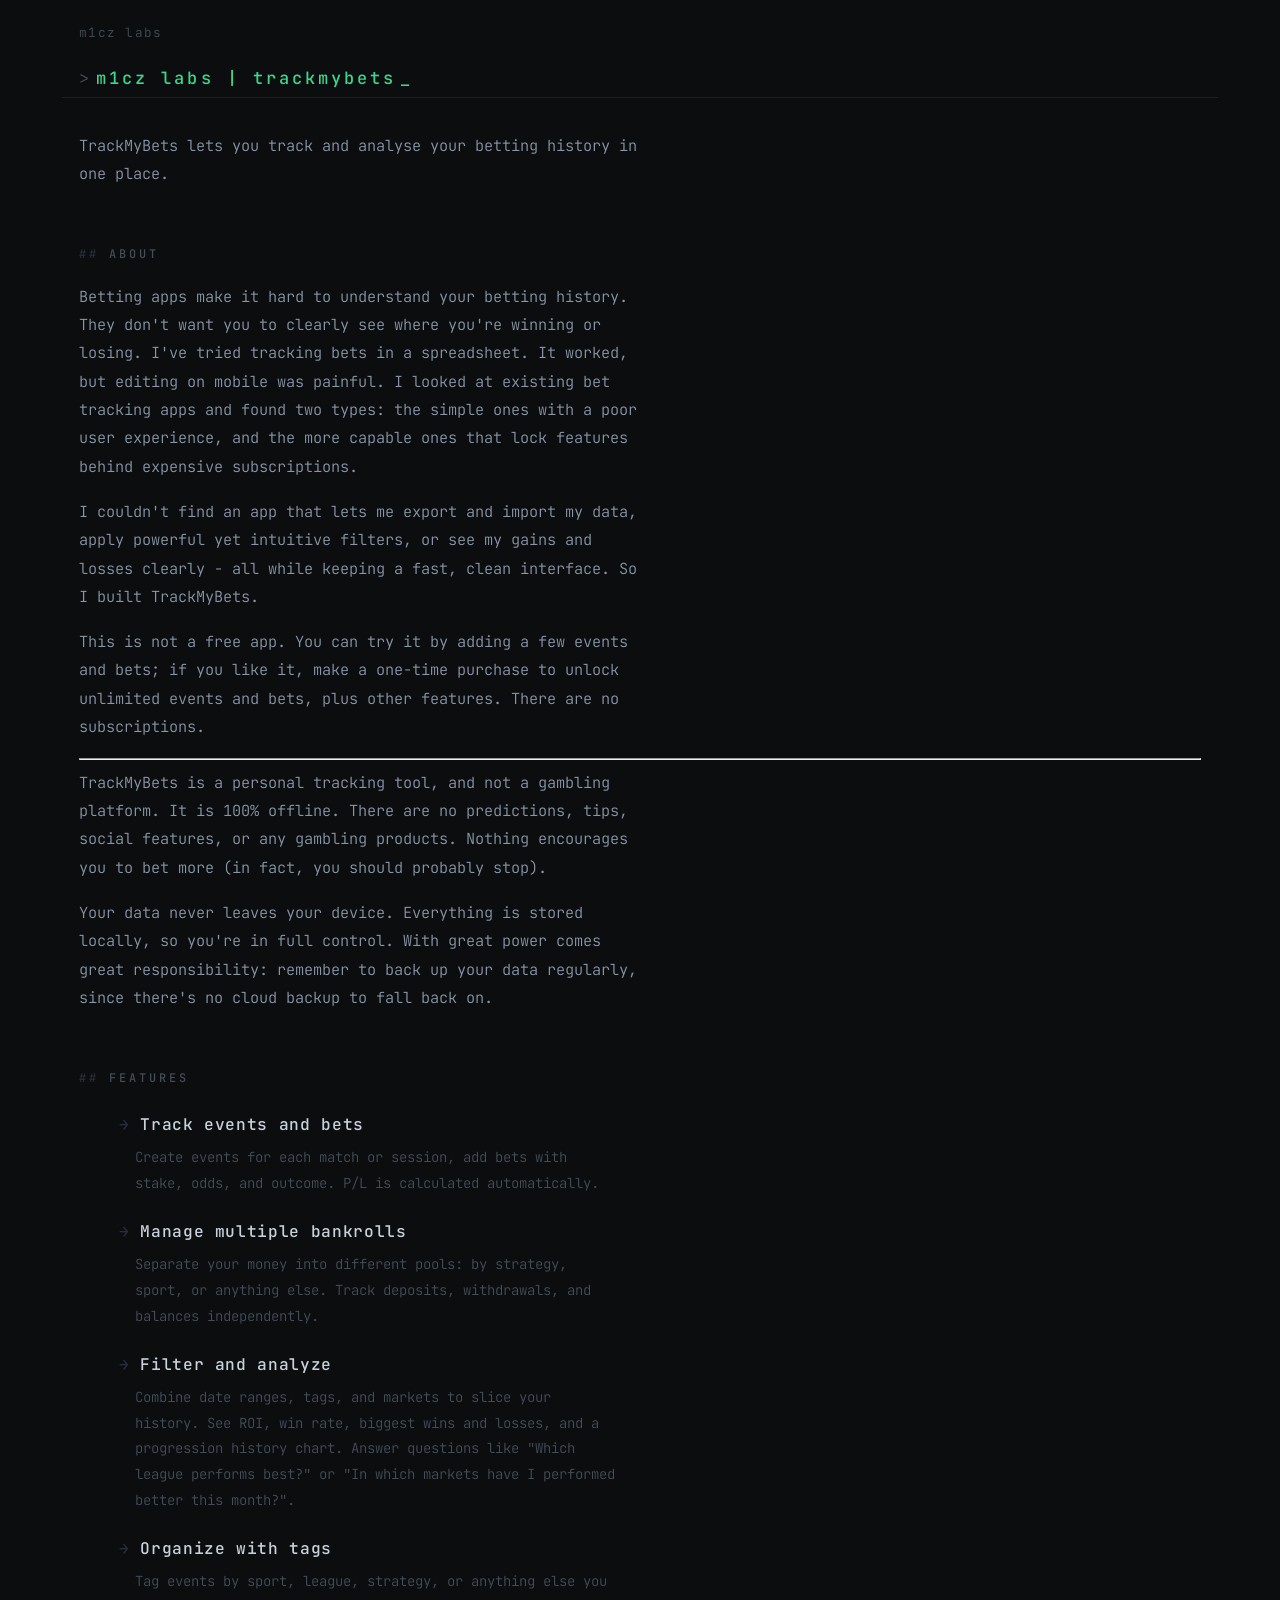
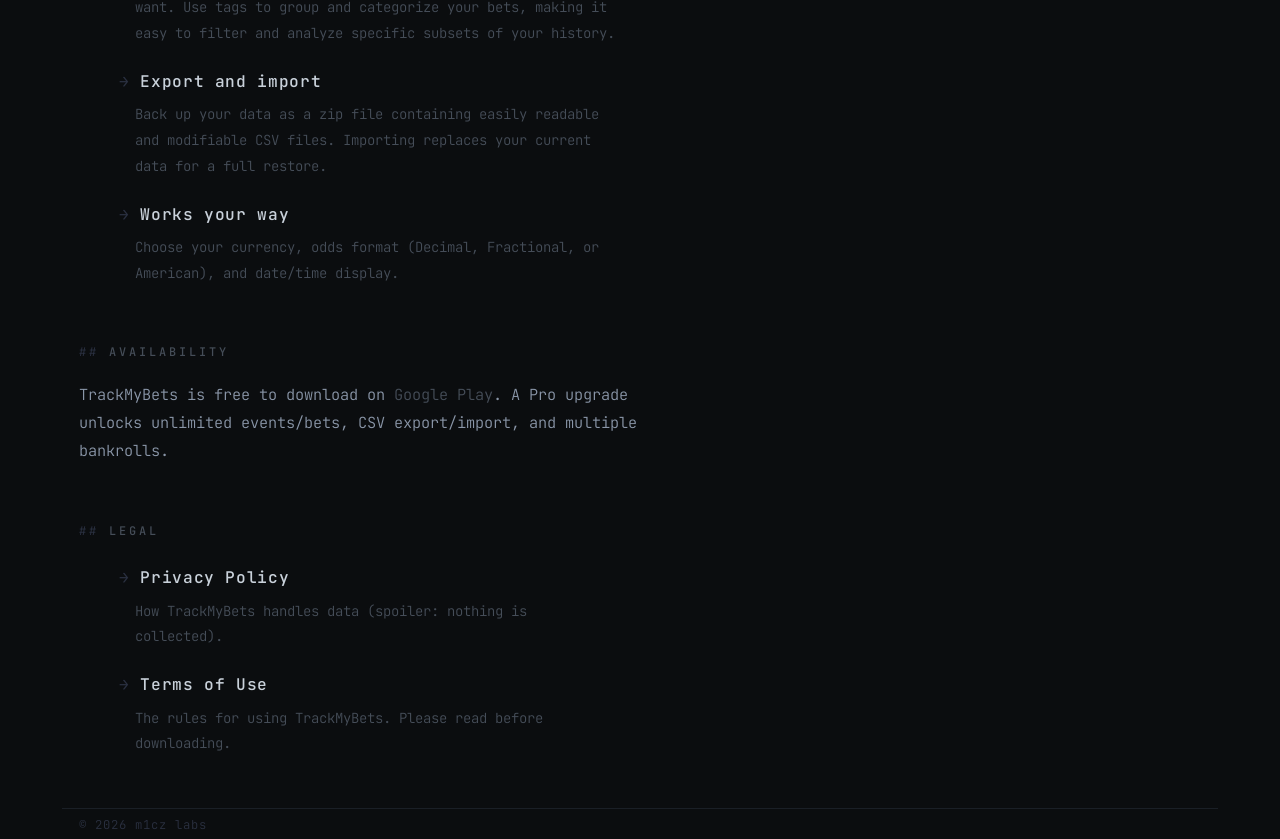
==== commit eb15e880: "Text changes" ====
--- a/trackmybets/index.html
+++ b/trackmybets/index.html
@@ -49,6 +49,19 @@
                     This is not a free app. You can try it by adding a few events and bets;
                     if you like it, make a one-time purchase to unlock unlimited events and
                     bets, plus other features. There are no subscriptions.
+                </p>
+                <hr>
+                <p>
+                    TrackMyBets is a personal tracking tool, and not a gambling platform.
+                    It is 100% offline. There are no predictions, tips, social features,
+                    or any gambling products. Nothing encourages you to bet more (in fact,
+                    you should probably stop).
+                </p>
+                <p>
+                    Your data never leaves your device. Everything is stored
+                    locally, so you're in full control. With great power comes
+                    great responsibility: remember to back up your data regularly,
+                    since there's no cloud backup to fall back on.
                 </p>
             </section>
 
@@ -108,30 +121,11 @@
             </section>
 
             <section>
-                <h2>What it doesn't do</h2>
-                <p>
-                    TrackMyBets is a personal tracking tool, and not a gambling platform.
-                    It is 100% offline. There are no predictions, tips, social features,
-                    or any gambling products. Nothing encourages you to bet more (in fact,
-                    you should probably stop).
-                </p>
-                <p>
-                    Your data never leaves your device. Everything is stored
-                    locally, so you're in full control. With great power comes
-                    great responsibility: remember to back up your data regularly,
-                    since there's no cloud backup to fall back on.
-                </p>
-            </section>
-
-            <section>
                 <h2>Availability</h2>
                 <p>
                     TrackMyBets is free to download on
-                    <a
-                        href="xyz"
-                        >Google Play</a
-                    >. A Pro upgrade unlocks unlimited events/bets, CSV export/import,
-                    and multiple bankrolls.
+                    <a href="xyz">Google Play</a>. A Pro upgrade unlocks
+                    unlimited events/bets, CSV export/import, and multiple bankrolls.
                 </p>
             </section>
 
@@ -139,14 +133,13 @@
                 <h2>Legal</h2>
                 <ul>
                     <li>
-                        <a href="./privacy-policy.html">Privacy Policy</a>
+                        <a href="./privacy-policy/">Privacy Policy</a>
                         <p>
-                            How TrackMyBets handles data - spoiler: it doesn't
-                            collect any.
+                            How TrackMyBets handles data (spoiler: nothing is collected).
                         </p>
                     </li>
                     <li>
-                        <a href="./terms-of-use.html">Terms of Use</a>
+                        <a href="./terms-of-use/">Terms of Use</a>
                         <p>
                             The rules for using TrackMyBets. Please read before
                             downloading.
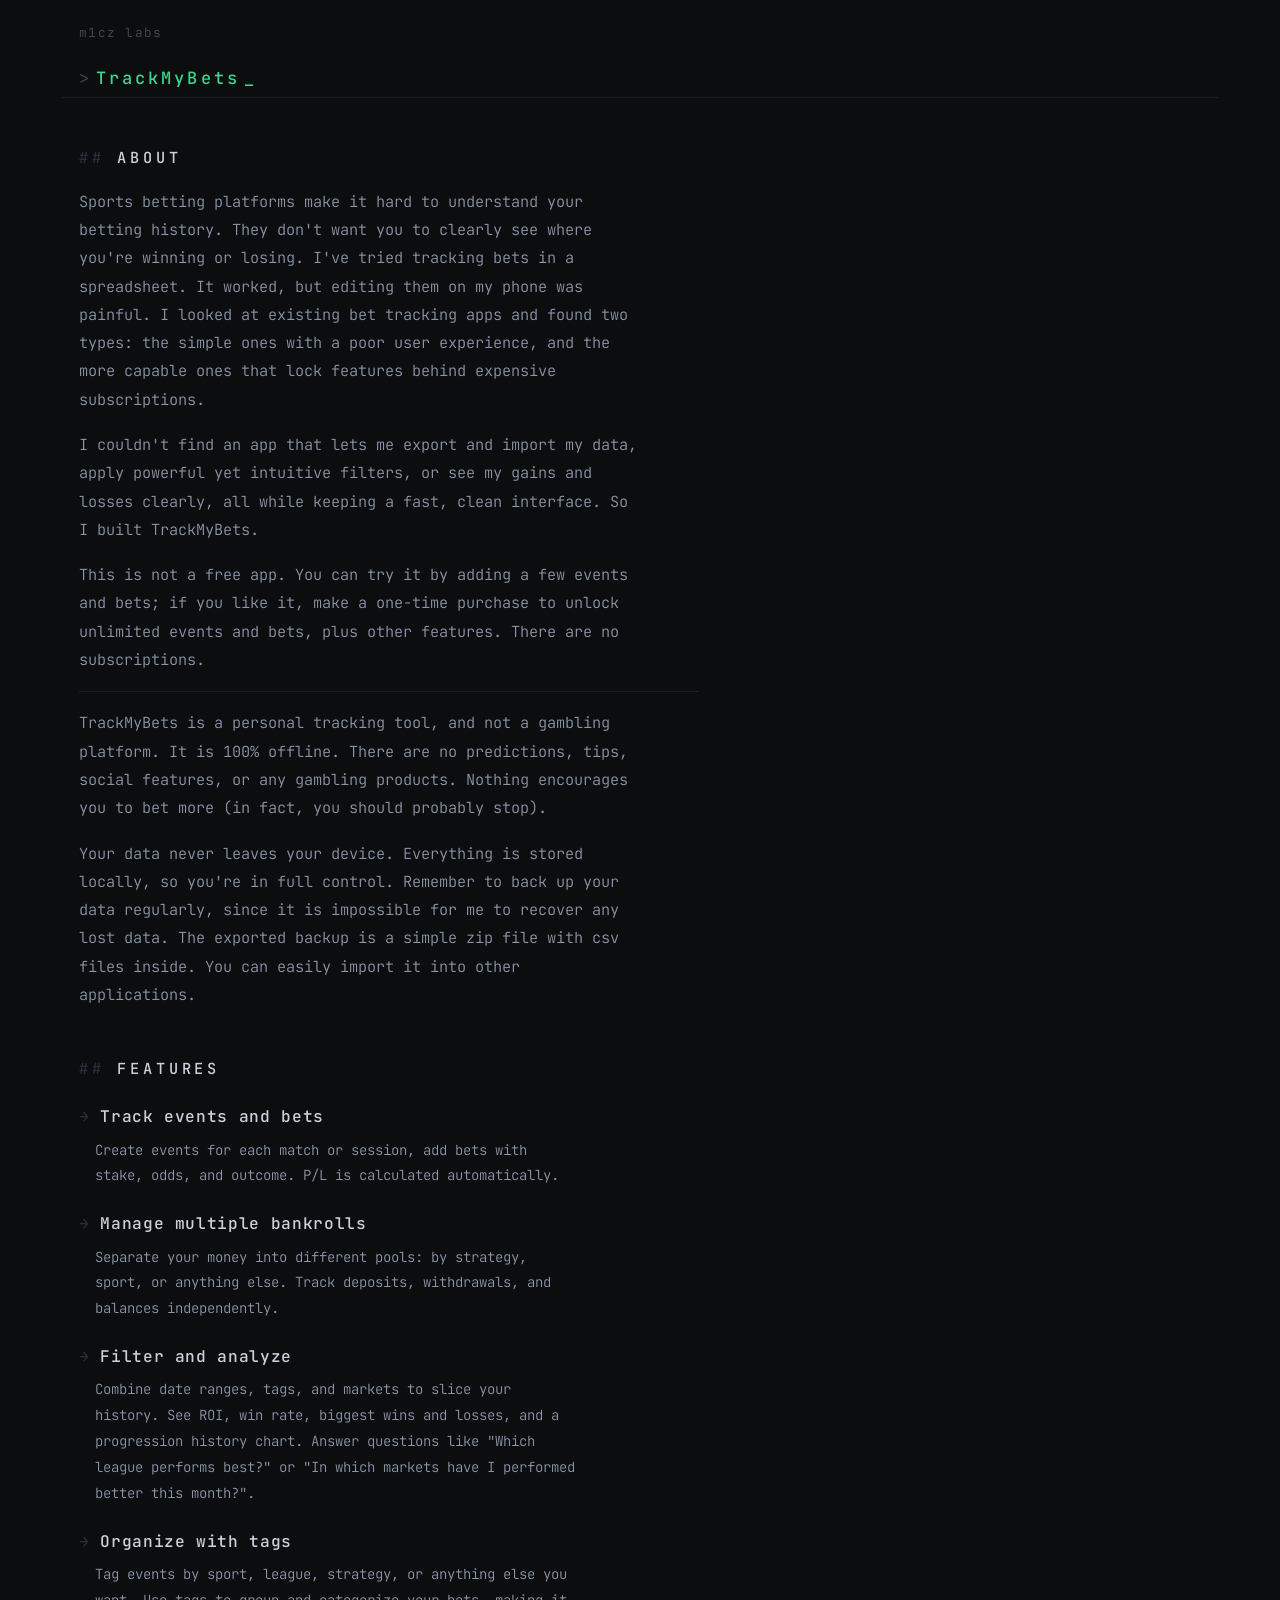
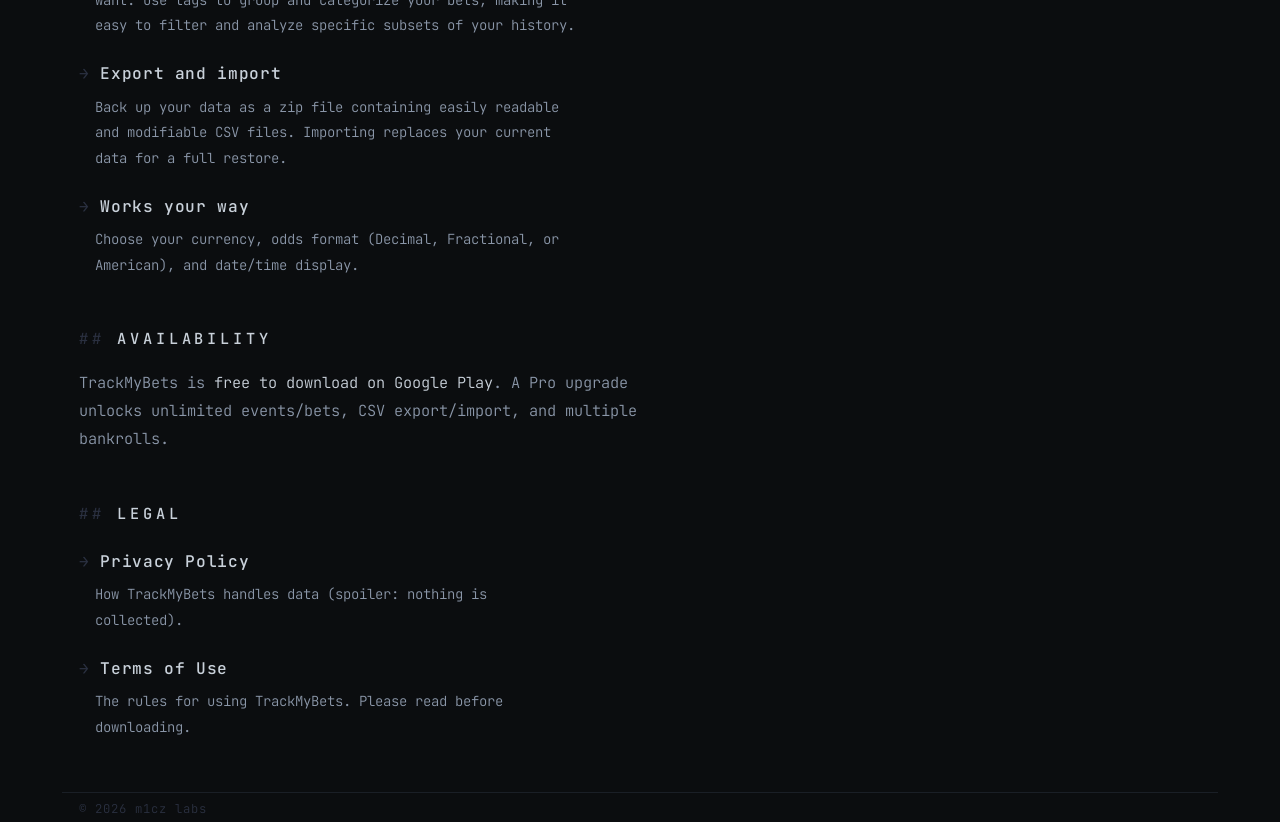
==== commit 42c99a7a: "Updates" ====
--- a/trackmybets/index.html
+++ b/trackmybets/index.html
@@ -21,28 +21,23 @@
     </head>
 
     <body>
-        <site-header title="trackmybets" back></site-header>
+        <site-header title="TrackMyBets" back></site-header>
 
         <main class="container" role="main">
-            <p>
-                TrackMyBets lets you track and analyse your betting
-                history in one place.
-            </p>
-
             <section>
                 <h2>About</h2>
                 <p>
-                    Betting apps make it hard to understand your betting history.
+                    Sports betting platforms make it hard to understand your betting history.
                     They don't want you to clearly see where you're winning or losing.
                     I've tried tracking bets in a spreadsheet. It worked, but editing
-                    on mobile was painful. I looked at existing bet tracking apps and
+                    them on my phone was painful. I looked at existing bet tracking apps and
                     found two types: the simple ones with a poor user experience, and
                     the more capable ones that lock features behind expensive subscriptions.
                 </p>
                 <p>
                     I couldn't find an app that lets me export and import my data,
                     apply powerful yet intuitive filters, or see my gains and losses
-                    clearly - all while keeping a fast, clean interface.
+                    clearly, all while keeping a fast, clean interface.
                     So I built TrackMyBets.
                 </p>
                 <p>
@@ -59,9 +54,11 @@
                 </p>
                 <p>
                     Your data never leaves your device. Everything is stored
-                    locally, so you're in full control. With great power comes
-                    great responsibility: remember to back up your data regularly,
-                    since there's no cloud backup to fall back on.
+                    locally, so you're in full control. Remember to back up
+                    your data regularly, since it is impossible for me to recover
+                    any lost data. The exported backup is a simple zip file
+                    with csv files inside. You can easily import it into 
+                    other applications.
                 </p>
             </section>
 
@@ -123,8 +120,8 @@
             <section>
                 <h2>Availability</h2>
                 <p>
-                    TrackMyBets is free to download on
-                    <a href="xyz">Google Play</a>. A Pro upgrade unlocks
+                    TrackMyBets is <a href="xyz">free to download on
+                    Google Play</a>. A Pro upgrade unlocks
                     unlimited events/bets, CSV export/import, and multiple bankrolls.
                 </p>
             </section>
--- a/theme.css
+++ b/theme.css
@@ -71,7 +71,6 @@
     font-size: 1rem;
     font-weight: 500;
     letter-spacing: 0.18em;
-    text-transform: lowercase;
     color: var(--accent);
     display: inline-flex;
     align-items: baseline;
@@ -89,7 +88,7 @@
 header h1::after {
     content: "_";
     color: var(--accent);
-    animation: blink 1.1s step-start infinite;
+    animation: blink 3s step-start infinite;
 }
 
 @keyframes blink {
@@ -139,12 +138,17 @@
     max-width: 62ch;
 }
 
+section p strong {
+    font-weight: 500;
+    color: var(--fg);
+}
+
 h2 {
-    font-size: 0.7rem;
+    font-size: 0.9rem;
     font-weight: 500;
     letter-spacing: 0.25em;
     text-transform: uppercase;
-    color: var(--fg-muted);
+    color: var(--fg);
     margin-bottom: 1.25rem;
 }
 
@@ -160,11 +164,24 @@
     color: var(--fg);
 }
 
+/* ─── Horizontal rule ─────────────────────────────────────────────────────── */
+
+hr {
+    border: none;
+    border-top: 1px solid var(--border);
+    margin: 1.0rem 0;
+    max-width: 62ch;
+}
+
 /* ─── Sections ────────────────────────────────────────────────────────────── */
 
 section {
-    margin-top: 3.5rem;
+    margin-top: 3.0rem;
     padding-top: 0;
+}
+
+section:first-of-type {
+    margin-top: 1.0rem;
 }
 
 /* ─── Project list ───────────────────────────────────────────────────────── */
@@ -175,6 +192,7 @@
     display: flex;
     flex-direction: column;
     gap: 1.25rem;
+    padding-left: 0;
 }
 
 ul li {
@@ -223,14 +241,13 @@
 ul li p {
     margin: 0;
     font-size: 0.82rem;
-    color: var(--fg-muted);
     padding-left: 2ch;
 }
 
 /* ─── Links ───────────────────────────────────────────────────────────────── */
 
 a {
-    color: var(--fg-muted);
+    color: var(--fg);
     text-underline-offset: 3px;
     transition: color 0.15s ease;
 }
